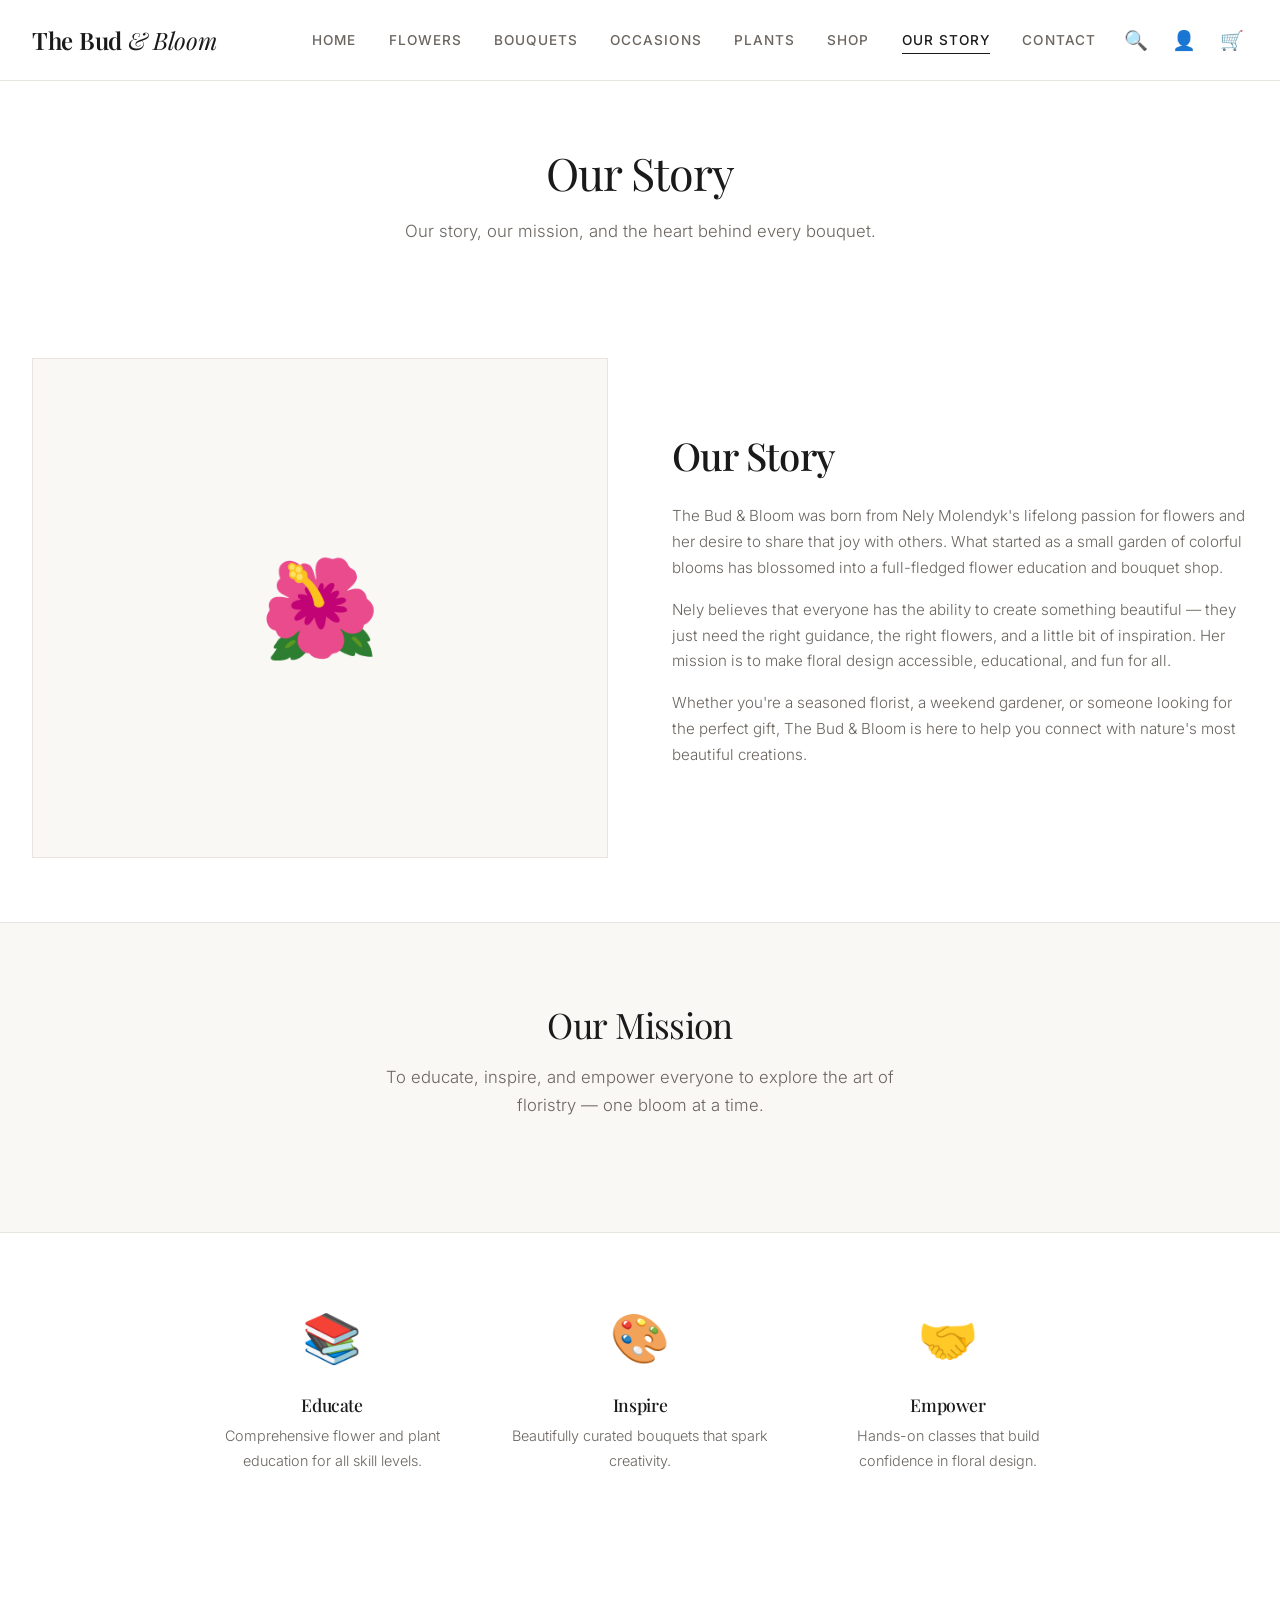
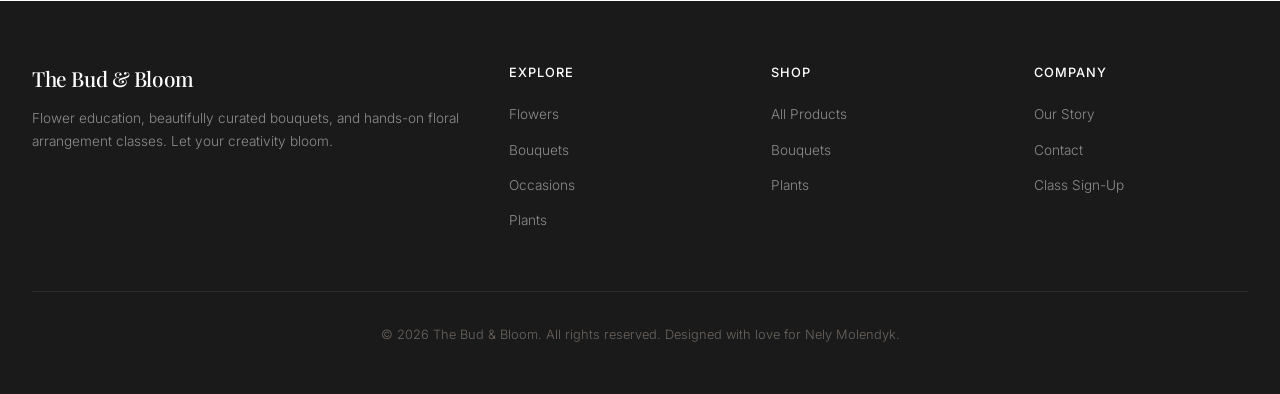
==== about.html @ 37029734 "Redesign: Fiore-inspired boutique aesthetic with Playfair Display + Inter fonts, clean minimal layou" ====
<!doctype html>
<html lang="en">
  <head>
    <meta charset="UTF-8" />
    <meta name="viewport" content="width=device-width, initial-scale=1.0" />
    <title>About — The Bud & Bloom</title>
    <meta
      name="description"
      content="Learn the story behind The Bud & Bloom — Nely Molendyk's journey as a florist and educator."
    />
    <link rel="stylesheet" href="css/style.css" />
    <link
      rel="icon"
      type="image/svg+xml"
      href="data:image/svg+xml,%3Csvg xmlns='http://www.w3.org/2000/svg' viewBox='0 0 100 100'%3E%3Ctext y='.9em' font-size='90'%3E🌸%3C/text%3E%3C/svg%3E"
    />
  </head>
  <body>
    <header>
      <div class="header-inner">
        <a href="index.html" class="logo">The Bud <span>&amp; Bloom</span></a>
        <div class="header-right">
          <nav>
            <ul class="nav-links" id="navLinks">
              <li><a href="index.html">Home</a></li>
              <li><a href="flower-library.html">Flowers</a></li>
              <li><a href="bouquets.html">Bouquets</a></li>
              <li><a href="holidays.html">Occasions</a></li>
              <li><a href="plant-guide.html">Plants</a></li>
              <li><a href="shop.html">Shop</a></li>
              <li><a href="about.html" class="active">Our Story</a></li>
              <li><a href="contact.html">Contact</a></li>
            </ul>
          </nav>
          <div class="header-icons">
            <a href="shop.html" aria-label="Search">🔍</a>
            <a href="contact.html" aria-label="Account">👤</a>
            <a href="shop.html" aria-label="Cart">🛒</a>
          </div>
          <button
            class="hamburger"
            id="hamburger"
            aria-label="Toggle navigation"
          >
            <span></span><span></span><span></span>
          </button>
        </div>
      </div>
    </header>

    <section class="page-banner">
      <h1>Our Story</h1>
      <p>Our story, our mission, and the heart behind every bouquet.</p>
    </section>

    <section class="content-section">
      <div class="about-layout">
        <div class="about-image">🌺</div>
        <div class="about-text">
          <h2>Our Story</h2>
          <p>
            The Bud &amp; Bloom was born from Nely Molendyk's lifelong passion
            for flowers and her desire to share that joy with others. What
            started as a small garden of colorful blooms has blossomed into a
            full-fledged flower education and bouquet shop.
          </p>
          <p>
            Nely believes that everyone has the ability to create something
            beautiful — they just need the right guidance, the right flowers,
            and a little bit of inspiration. Her mission is to make floral
            design accessible, educational, and fun for all.
          </p>
          <p>
            Whether you're a seasoned florist, a weekend gardener, or someone
            looking for the perfect gift, The Bud &amp; Bloom is here to help
            you connect with nature's most beautiful creations.
          </p>
        </div>
      </div>
    </section>

    <section class="cta-section">
      <h2>Our Mission</h2>
      <p>
        To educate, inspire, and empower everyone to explore the art of
        floristry — one bloom at a time.
      </p>
    </section>

    <section style="max-width: 1280px; margin: 0 auto; padding: 4rem 2rem">
      <div class="mission-grid" style="padding: 0">
        <div class="mission-item">
          <div class="icon">📚</div>
          <h4>Educate</h4>
          <p>Comprehensive flower and plant education for all skill levels.</p>
        </div>
        <div class="mission-item">
          <div class="icon">🎨</div>
          <h4>Inspire</h4>
          <p>Beautifully curated bouquets that spark creativity.</p>
        </div>
        <div class="mission-item">
          <div class="icon">🤝</div>
          <h4>Empower</h4>
          <p>Hands-on classes that build confidence in floral design.</p>
        </div>
      </div>
    </section>

    <footer>
      <div class="footer-inner">
        <div class="footer-brand">
          <h3>The Bud &amp; Bloom</h3>
          <p>
            Flower education, beautifully curated bouquets, and hands-on floral
            arrangement classes. Let your creativity bloom.
          </p>
        </div>
        <div class="footer-col">
          <h4>Explore</h4>
          <ul>
            <li><a href="flower-library.html">Flowers</a></li>
            <li><a href="bouquets.html">Bouquets</a></li>
            <li><a href="holidays.html">Occasions</a></li>
            <li><a href="plant-guide.html">Plants</a></li>
          </ul>
        </div>
        <div class="footer-col">
          <h4>Shop</h4>
          <ul>
            <li><a href="shop.html">All Products</a></li>
            <li><a href="bouquets.html">Bouquets</a></li>
            <li><a href="plant-guide.html">Plants</a></li>
          </ul>
        </div>
        <div class="footer-col">
          <h4>Company</h4>
          <ul>
            <li><a href="about.html">Our Story</a></li>
            <li><a href="contact.html">Contact</a></li>
            <li><a href="contact.html">Class Sign-Up</a></li>
          </ul>
        </div>
      </div>
      <div class="footer-bottom">
        <p>
          &copy; 2026 The Bud &amp; Bloom. All rights reserved. Designed with
          love for Nely Molendyk.
        </p>
      </div>
    </footer>

    <script>
      document
        .getElementById("hamburger")
        .addEventListener("click", function () {
          document.getElementById("navLinks").classList.toggle("open");
        });
    </script>
  </body>
</html>
---- css/style.css ----
/* ===== The Bud & Bloom — Style Sheet (Fiore-inspired) ===== */

/* ----- Import Google Fonts ----- */
@import url('https://fonts.googleapis.com/css2?family=Playfair+Display:ital,wght@0,400;0,500;0,600;0,700;1,400;1,500&family=Inter:wght@300;400;500;600&display=swap');

/* ----- CSS Custom Properties ----- */
:root {
  --blush: #f5e6e0;
  --blush-dark: #e8d0c8;
  --sage: #d4d9c8;
  --sage-dark: #b8c0a8;
  --charcoal: #2a2a2a;
  --charcoal-light: #4a4a4a;
  --cream: #faf8f5;
  --white: #ffffff;
  --border: #e8e4e0;
  --text-dark: #1a1a1a;
  --text-muted: #6b6560;
  --accent: #8b7a6f;
  --accent-light: #a8988d;

  --shadow-sm: 0 1px 3px rgba(0,0,0,0.04);
  --shadow: 0 4px 24px rgba(0,0,0,0.06);
  --shadow-lg: 0 8px 40px rgba(0,0,0,0.08);
  --transition: 0.3s cubic-bezier(0.25, 0.46, 0.45, 0.94);
  --radius: 0;

  --font-heading: 'Playfair Display', Georgia, 'Times New Roman', serif;
  --font-body: 'Inter', 'Segoe UI', 'Helvetica Neue', Arial, sans-serif;
}

/* ----- Reset & Base ----- */
*,
*::before,
*::after {
  margin: 0;
  padding: 0;
  box-sizing: border-box;
}

html {
  scroll-behavior: smooth;
}

body {
  font-family: var(--font-body);
  color: var(--text-dark);
  background: var(--white);
  line-height: 1.7;
  display: flex;
  flex-direction: column;
  min-height: 100vh;
  font-weight: 300;
  font-size: 0.95rem;
}

img {
  max-width: 100%;
  height: auto;
  display: block;
}

a {
  text-decoration: none;
  color: inherit;
  transition: var(--transition);
}

ul {
  list-style: none;
}

/* ----- Typography ----- */
h1, h2, h3, h4 {
  font-family: var(--font-heading);
  font-weight: 500;
  line-height: 1.25;
  letter-spacing: -0.02em;
}

h1 { font-size: 3rem; }
h2 { font-size: 2.2rem; margin-bottom: 1.5rem; }
h3 { font-size: 1.5rem; margin-bottom: 0.75rem; }
h4 { font-size: 1.1rem; margin-bottom: 0.5rem; font-weight: 600; }

p { margin-bottom: 1rem; color: var(--text-muted); }

.section-title {
  text-align: center;
  margin-bottom: 3rem;
  font-size: 2.4rem;
  font-weight: 400;
}

.section-subtitle {
  text-align: center;
  color: var(--text-muted);
  max-width: 560px;
  margin: -2rem auto 3rem;
  font-size: 1.05rem;
}

/* ----- Header / Navigation ----- */
header {
  background: var(--white);
  border-bottom: 1px solid var(--border);
  position: sticky;
  top: 0;
  z-index: 100;
}

.header-inner {
  max-width: 1280px;
  margin: 0 auto;
  padding: 0 2rem;
  display: flex;
  align-items: center;
  justify-content: space-between;
  height: 80px;
}

.logo {
  font-family: var(--font-heading);
  font-size: 1.5rem;
  font-weight: 600;
  color: var(--text-dark);
  letter-spacing: -0.3px;
}

.logo span {
  font-weight: 400;
  font-style: italic;
}

.header-right {
  display: flex;
  align-items: center;
  gap: 1.5rem;
}

nav {
  display: flex;
  align-items: center;
}

.nav-links {
  display: flex;
  gap: 2rem;
}

.nav-links a {
  font-size: 0.85rem;
  font-weight: 500;
  color: var(--text-muted);
  text-transform: uppercase;
  letter-spacing: 0.08em;
  padding: 0.25rem 0;
  position: relative;
}

.nav-links a::after {
  content: '';
  position: absolute;
  bottom: -2px;
  left: 0;
  width: 0;
  height: 1px;
  background: var(--text-dark);
  transition: var(--transition);
}

.nav-links a:hover,
.nav-links a.active {
  color: var(--text-dark);
}

.nav-links a:hover::after,
.nav-links a.active::after {
  width: 100%;
}

/* Header Icons */
.header-icons {
  display: flex;
  align-items: center;
  gap: 1rem;
}

.header-icons a,
.header-icons button {
  background: none;
  border: none;
  font-size: 1.2rem;
  cursor: pointer;
  color: var(--text-muted);
  transition: var(--transition);
  padding: 4px;
}

.header-icons a:hover,
.header-icons button:hover {
  color: var(--text-dark);
}

/* Hamburger */
.hamburger {
  display: none;
  flex-direction: column;
  gap: 4px;
  cursor: pointer;
  background: none;
  border: none;
  padding: 4px;
  z-index: 101;
}

.hamburger span {
  display: block;
  width: 24px;
  height: 2px;
  background: var(--text-dark);
  border-radius: 1px;
  transition: var(--transition);
}

/* ----- Hero Section (Fiore-inspired) ----- */
.hero {
  padding: 6rem 2rem 5rem;
  text-align: center;
  max-width: 1280px;
  margin: 0 auto;
}

.hero-content {
  max-width: 800px;
  margin: 0 auto;
}

.hero h1 {
  font-size: 3.6rem;
  margin-bottom: 1.5rem;
  font-weight: 400;
  line-height: 1.2;
}

.hero h1 em {
  font-style: italic;
  font-weight: 400;
}

.hero-stagger {
  display: block;
  margin-top: 0.25em;
  font-weight: 300;
  color: var(--text-muted);
}

.hero p {
  font-size: 1.1rem;
  color: var(--text-muted);
  margin-bottom: 2.5rem;
  max-width: 600px;
  margin-left: auto;
  margin-right: auto;
  font-weight: 300;
}

.hero-buttons {
  display: flex;
  gap: 1rem;
  justify-content: center;
  flex-wrap: wrap;
}

.btn {
  display: inline-flex;
  align-items: center;
  gap: 0.5rem;
  padding: 0.9rem 2.5rem;
  font-family: var(--font-body);
  font-weight: 500;
  font-size: 0.85rem;
  cursor: pointer;
  transition: var(--transition);
  border: none;
  text-align: center;
  text-transform: uppercase;
  letter-spacing: 0.1em;
}

.btn-primary {
  background: var(--text-dark);
  color: var(--white);
}

.btn-primary:hover {
  background: var(--charcoal-light);
}

.btn-secondary {
  background: transparent;
  color: var(--text-dark);
  border: 1px solid var(--border);
}

.btn-secondary:hover {
  border-color: var(--text-dark);
}

.btn-accent {
  background: var(--accent);
  color: var(--white);
}

.btn-accent:hover {
  background: var(--accent-light);
}

.btn-ghost {
  background: transparent;
  color: var(--text-dark);
  border: none;
  padding: 0.9rem 0;
  position: relative;
}

.btn-ghost::after {
  content: '';
  position: absolute;
  bottom: 0;
  left: 0;
  width: 100%;
  height: 1px;
  background: var(--text-dark);
  transform: scaleX(0);
  transform-origin: right;
  transition: transform 0.3s ease;
}

.btn-ghost:hover::after {
  transform: scaleX(1);
  transform-origin: left;
}

/* ----- Product / Category Grid ----- */
.section {
  padding: 5rem 2rem;
}

.section-inner {
  max-width: 1280px;
  margin: 0 auto;
}

.product-grid {
  display: grid;
  grid-template-columns: repeat(auto-fill, minmax(280px, 1fr));
  gap: 2px;
  background: var(--border);
}

.product-card {
  background: var(--white);
  padding: 2rem;
  text-align: center;
  transition: var(--transition);
  display: flex;
  flex-direction: column;
  align-items: center;
}

.product-card:hover {
  background: var(--cream);
}

.product-img {
  width: 100%;
  aspect-ratio: 1;
  display: flex;
  align-items: center;
  justify-content: center;
  font-size: 4.5rem;
  margin-bottom: 1.5rem;
  background: var(--cream);
}

.product-card h3 {
  font-size: 1.1rem;
  margin-bottom: 0.25rem;
  font-weight: 500;
}

.product-card .product-desc {
  font-size: 0.85rem;
  color: var(--text-muted);
  margin-bottom: 0.75rem;
  font-weight: 300;
}

.product-card .price {
  font-size: 1.1rem;
  font-weight: 500;
  color: var(--text-dark);
  margin-bottom: 1rem;
  font-family: var(--font-heading);
}

.btn-add {
  background: transparent;
  color: var(--text-dark);
  border: 1px solid var(--border);
  padding: 0.7rem 2rem;
  font-family: var(--font-body);
  font-size: 0.8rem;
  font-weight: 500;
  text-transform: uppercase;
  letter-spacing: 0.08em;
  cursor: pointer;
  transition: var(--transition);
}

.btn-add:hover {
  border-color: var(--text-dark);
  background: var(--text-dark);
  color: var(--white);
}

/* ----- Occasion Grid (Fiore-inspired) ----- */
.occasion-grid {
  display: grid;
  grid-template-columns: repeat(4, 1fr);
  gap: 2px;
}

.occasion-card {
  position: relative;
  aspect-ratio: 1;
  display: flex;
  align-items: center;
  justify-content: center;
  flex-direction: column;
  gap: 0.75rem;
  cursor: pointer;
  transition: var(--transition);
  overflow: hidden;
}

.occasion-card .occasion-icon {
  font-size: 3.5rem;
  transition: var(--transition);
}

.occasion-card .occasion-label {
  font-family: var(--font-heading);
  font-size: 1.3rem;
  font-weight: 500;
  color: var(--white);
  text-shadow: 0 1px 4px rgba(0,0,0,0.1);
}

.occasion-card:hover .occasion-icon {
  transform: scale(1.1);
}

.bg-occasion-1 { background: linear-gradient(135deg, #d4a9a9, #c48a8a); }
.bg-occasion-2 { background: linear-gradient(135deg, #a9b8d4, #8a9fc4); }
.bg-occasion-3 { background: linear-gradient(135deg, #d4c4a9, #c4b08a); }
.bg-occasion-4 { background: linear-gradient(135deg, #a9d4b8, #8ac4a0); }
.bg-occasion-5 { background: linear-gradient(135deg, #c4a9d4, #b08ac4); }
.bg-occasion-6 { background: linear-gradient(135deg, #d4a9c4, #c48ab0); }

/* ----- Staggered Text (Fiore-inspired) ----- */
.text-stagger {
  display: flex;
  flex-wrap: wrap;
  justify-content: center;
  gap: 0.15em;
  font-family: var(--font-heading);
  font-size: 3.2rem;
  line-height: 1.3;
  margin-bottom: 1.5rem;
}

.text-stagger .word {
  display: inline-block;
  opacity: 0;
  animation: fadeInUp 0.5s ease forwards;
}

.text-stagger .word:nth-child(1) { animation-delay: 0.05s; }
.text-stagger .word:nth-child(2) { animation-delay: 0.1s; }
.text-stagger .word:nth-child(3) { animation-delay: 0.15s; }
.text-stagger .word:nth-child(4) { animation-delay: 0.2s; }
.text-stagger .word:nth-child(5) { animation-delay: 0.25s; }
.text-stagger .word:nth-child(6) { animation-delay: 0.3s; }
.text-stagger .word:nth-child(7) { animation-delay: 0.35s; }
.text-stagger .word:nth-child(8) { animation-delay: 0.4s; }

@keyframes fadeInUp {
  from {
    opacity: 0;
    transform: translateY(10px);
  }
  to {
    opacity: 1;
    transform: translateY(0);
  }
}

/* ----- Page Banner ----- */
.page-banner {
  padding: 4rem 2rem 3rem;
  text-align: center;
  max-width: 800px;
  margin: 0 auto;
}

.page-banner h1 {
  font-size: 2.8rem;
  margin-bottom: 1rem;
  font-weight: 400;
}

.page-banner p {
  font-size: 1.05rem;
  color: var(--text-muted);
  max-width: 600px;
  margin: 0 auto;
  font-weight: 300;
}

/* ----- Content Section ----- */
.content-section {
  padding: 4rem 2rem;
  max-width: 1280px;
  margin: 0 auto;
}

/* ----- Cards (Educational) ----- */
.card-grid {
  display: grid;
  grid-template-columns: repeat(auto-fill, minmax(300px, 1fr));
  gap: 2rem;
}

.card {
  background: var(--white);
  border: 1px solid var(--border);
  transition: var(--transition);
}

.card:hover {
  border-color: var(--text-dark);
}

.card-img-placeholder {
  height: 220px;
  display: flex;
  align-items: center;
  justify-content: center;
  font-size: 3.5rem;
}

.card-content {
  padding: 1.5rem;
}

.card-content h3 {
  font-size: 1.15rem;
  margin-bottom: 0.3rem;
  font-weight: 500;
}

.card-content .subtitle {
  font-style: italic;
  color: var(--text-muted);
  font-size: 0.85rem;
  margin-bottom: 0.75rem;
  font-weight: 300;
}

.card-content p {
  color: var(--text-muted);
  font-size: 0.88rem;
  margin-bottom: 0.5rem;
  font-weight: 300;
}

.card-content .tag {
  display: inline-block;
  background: var(--cream);
  color: var(--text-muted);
  font-size: 0.75rem;
  padding: 0.2rem 0.8rem;
  border: 1px solid var(--border);
  margin: 0.15rem 0.15rem;
}

/* ----- Color Backgrounds ----- */
.bg-blush { background: var(--blush); }
.bg-sage { background: var(--sage); }
.bg-cream { background: var(--cream); }
.bg-charcoal { background: var(--charcoal); }
.bg-blush-dark { background: var(--blush-dark); }
.bg-sage-dark { background: var(--sage-dark); }

/* ----- About Page ----- */
.about-layout {
  display: grid;
  grid-template-columns: 1fr 1fr;
  gap: 4rem;
  align-items: center;
}

.about-image {
  height: 500px;
  background: var(--cream);
  display: flex;
  align-items: center;
  justify-content: center;
  font-size: 6rem;
  border: 1px solid var(--border);
}

.about-text h2 {
  text-align: left;
  font-size: 2.4rem;
}

.about-text p {
  font-weight: 300;
}

/* ----- Mission Section ----- */
.mission-grid {
  display: grid;
  grid-template-columns: repeat(3, 1fr);
  gap: 3rem;
  max-width: 1280px;
  margin: 0 auto;
  padding: 4rem 2rem;
}

.mission-item {
  text-align: center;
}

.mission-item .icon {
  font-size: 3rem;
  margin-bottom: 1rem;
}

.mission-item h4 {
  font-family: var(--font-heading);
  font-weight: 500;
  margin-bottom: 0.5rem;
}

.mission-item p {
  font-size: 0.9rem;
  max-width: 260px;
  margin: 0 auto;
}

/* ----- Contact / Form (Fiore-inspired) ----- */
.contact-layout {
  display: grid;
  grid-template-columns: 1.2fr 1fr;
  gap: 4rem;
  align-items: start;
}

.form-group {
  margin-bottom: 1.5rem;
}

.form-group label {
  display: block;
  font-weight: 500;
  margin-bottom: 0.4rem;
  font-size: 0.85rem;
  text-transform: uppercase;
  letter-spacing: 0.05em;
}

.form-group input,
.form-group select,
.form-group textarea {
  width: 100%;
  padding: 0.85rem 1rem;
  border: 1px solid var(--border);
  font-family: var(--font-body);
  font-size: 0.95rem;
  transition: var(--transition);
  background: var(--white);
  color: var(--text-dark);
  font-weight: 300;
}

.form-group input:focus,
.form-group select:focus,
.form-group textarea:focus {
  outline: none;
  border-color: var(--text-dark);
}

.form-group textarea {
  min-height: 130px;
  resize: vertical;
}

.contact-info h3 {
  margin-bottom: 1.5rem;
}

.contact-info-item {
  display: flex;
  gap: 1rem;
  margin-bottom: 1.5rem;
}

.contact-info-item .icon {
  font-size: 1.3rem;
  flex-shrink: 0;
  margin-top: 2px;
}

.contact-info-item .info h4 {
  margin-bottom: 0.15rem;
  font-size: 0.95rem;
  font-family: var(--font-body);
  font-weight: 500;
  text-transform: uppercase;
  letter-spacing: 0.05em;
}

.contact-info-item .info p {
  color: var(--text-muted);
  font-size: 0.9rem;
  margin-bottom: 0;
  font-weight: 300;
}

.contact-divider {
  border: none;
  border-top: 1px solid var(--border);
  margin: 2.5rem 0;
}

/* ----- Footer (Fiore-inspired) ----- */
footer {
  background: var(--text-dark);
  color: rgba(255,255,255,0.7);
  padding: 4rem 2rem 2rem;
  margin-top: 4rem;
}

.footer-inner {
  max-width: 1280px;
  margin: 0 auto;
  display: grid;
  grid-template-columns: 2fr 1fr 1fr 1fr;
  gap: 3rem;
}

.footer-brand h3 {
  font-size: 1.3rem;
  margin-bottom: 1rem;
  color: var(--white);
  font-weight: 500;
}

.footer-brand p {
  color: rgba(255,255,255,0.5);
  font-size: 0.85rem;
  font-weight: 300;
}

.footer-col h4 {
  color: var(--white);
  font-size: 0.8rem;
  margin-bottom: 1.25rem;
  font-weight: 500;
  text-transform: uppercase;
  letter-spacing: 0.08em;
  font-family: var(--font-body);
}

.footer-col ul li {
  margin-bottom: 0.6rem;
}

.footer-col ul li a {
  color: rgba(255,255,255,0.5);
  font-size: 0.85rem;
  font-weight: 300;
  transition: var(--transition);
}

.footer-col ul li a:hover {
  color: var(--white);
}

.footer-bottom {
  max-width: 1280px;
  margin: 3rem auto 0;
  padding-top: 2rem;
  border-top: 1px solid rgba(255,255,255,0.08);
  text-align: center;
  font-size: 0.8rem;
  color: rgba(255,255,255,0.35);
  font-weight: 300;
}

/* ----- Horizontal Scroll (Fiore-inspired) ----- */
.scroll-wrapper {
  overflow-x: auto;
  padding-bottom: 1rem;
  scrollbar-width: thin;
  scrollbar-color: var(--border) transparent;
}

.scroll-wrapper::-webkit-scrollbar {
  height: 4px;
}

.scroll-wrapper::-webkit-scrollbar-thumb {
  background: var(--border);
  border-radius: 2px;
}

.scroll-grid {
  display: flex;
  gap: 2px;
  min-width: min-content;
}

.scroll-grid .product-card {
  min-width: 280px;
  width: 280px;
}

/* ----- CTA Section ----- */
.cta-section {
  padding: 5rem 2rem;
  text-align: center;
  background: var(--cream);
  border-top: 1px solid var(--border);
  border-bottom: 1px solid var(--border);
}

.cta-section h2 {
  font-weight: 400;
  margin-bottom: 1rem;
}

.cta-section p {
  max-width: 560px;
  margin: 0 auto 2rem;
  font-size: 1.05rem;
  font-weight: 300;
}

/* ----- Blog / Latest Section ----- */
.blog-grid {
  display: grid;
  grid-template-columns: repeat(3, 1fr);
  gap: 2px;
  background: var(--border);
}

.blog-card {
  background: var(--white);
  padding: 2rem;
}

.blog-card .blog-category {
  font-size: 0.75rem;
  text-transform: uppercase;
  letter-spacing: 0.08em;
  color: var(--text-muted);
  margin-bottom: 0.75rem;
}

.blog-card h3 {
  font-size: 1.15rem;
  font-weight: 500;
  margin-bottom: 0.75rem;
}

.blog-card h3 a {
  color: var(--text-dark);
}

.blog-card h3 a:hover {
  color: var(--accent);
}

.blog-card p {
  font-size: 0.88rem;
  color: var(--text-muted);
  font-weight: 300;
}

/* ----- Store Info Section ----- */
.store-info {
  display: grid;
  grid-template-columns: 1fr 1fr;
  gap: 3rem;
  padding: 5rem 2rem;
  max-width: 1280px;
  margin: 0 auto;
}

.store-info h2 {
  font-weight: 400;
}

.store-info p {
  font-weight: 300;
  font-size: 0.95rem;
}

.store-info .hours p {
  margin-bottom: 0.25rem;
}

/* ----- Instagram Section ----- */
.instagram-grid {
  display: grid;
  grid-template-columns: repeat(6, 1fr);
  gap: 2px;
}

.instagram-item {
  aspect-ratio: 1;
  display: flex;
  align-items: center;
  justify-content: center;
  font-size: 2rem;
  background: var(--cream);
  transition: var(--transition);
  cursor: pointer;
}

.instagram-item:hover {
  opacity: 0.8;
}

/* ----- Responsive ----- */
@media (max-width: 1024px) {
  .occasion-grid {
    grid-template-columns: repeat(2, 1fr);
  }

  .blog-grid {
    grid-template-columns: 1fr;
  }

  .mission-grid {
    grid-template-columns: 1fr;
    gap: 2rem;
  }

  .instagram-grid {
    grid-template-columns: repeat(3, 1fr);
  }
}

@media (max-width: 968px) {
  .about-layout,
  .contact-layout {
    grid-template-columns: 1fr;
    gap: 2rem;
  }

  .store-info {
    grid-template-columns: 1fr;
    gap: 2rem;
  }

  .footer-inner {
    grid-template-columns: 1fr 1fr;
  }
}

@media (max-width: 768px) {
  h1 { font-size: 2.2rem; }
  h2 { font-size: 1.8rem; }
  .hero h1 { font-size: 2.6rem; }
  .text-stagger { font-size: 2.2rem; }

  .hamburger {
    display: flex;
  }

  .nav-links {
    display: none;
    position: fixed;
    top: 0;
    left: 0;
    right: 0;
    bottom: 0;
    background: var(--white);
    flex-direction: column;
    justify-content: center;
    align-items: center;
    gap: 1.5rem;
    z-index: 100;
  }

  .nav-links.open {
    display: flex;
  }

  .nav-links a {
    font-size: 1.1rem;
  }

  .header-icons {
    display: none;
  }

  .page-banner h1 {
    font-size: 2rem;
  }

  .hero-buttons {
    flex-direction: column;
    align-items: center;
  }

  .section-title {
    font-size: 1.8rem;
  }

  .footer-inner {
    grid-template-columns: 1fr;
    text-align: center;
  }

  .card-grid {
    grid-template-columns: 1fr;
  }

  .product-grid {
    grid-template-columns: repeat(2, 1fr);
  }

  .occasion-grid {
    grid-template-columns: repeat(2, 1fr);
  }
}

@media (max-width: 480px) {
  .header-inner {
    padding: 0 1rem;
  }

  .logo {
    font-size: 1.2rem;
  }

  .hero {
    padding: 4rem 1rem 3rem;
  }

  .content-section {
    padding: 2.5rem 1rem;
  }

  .section {
    padding: 3rem 1rem;
  }

  .product-grid {
    grid-template-columns: 1fr;
  }

  .occasion-grid {
    grid-template-columns: 1fr;
  }

  .instagram-grid {
    grid-template-columns: repeat(2, 1fr);
  }
}
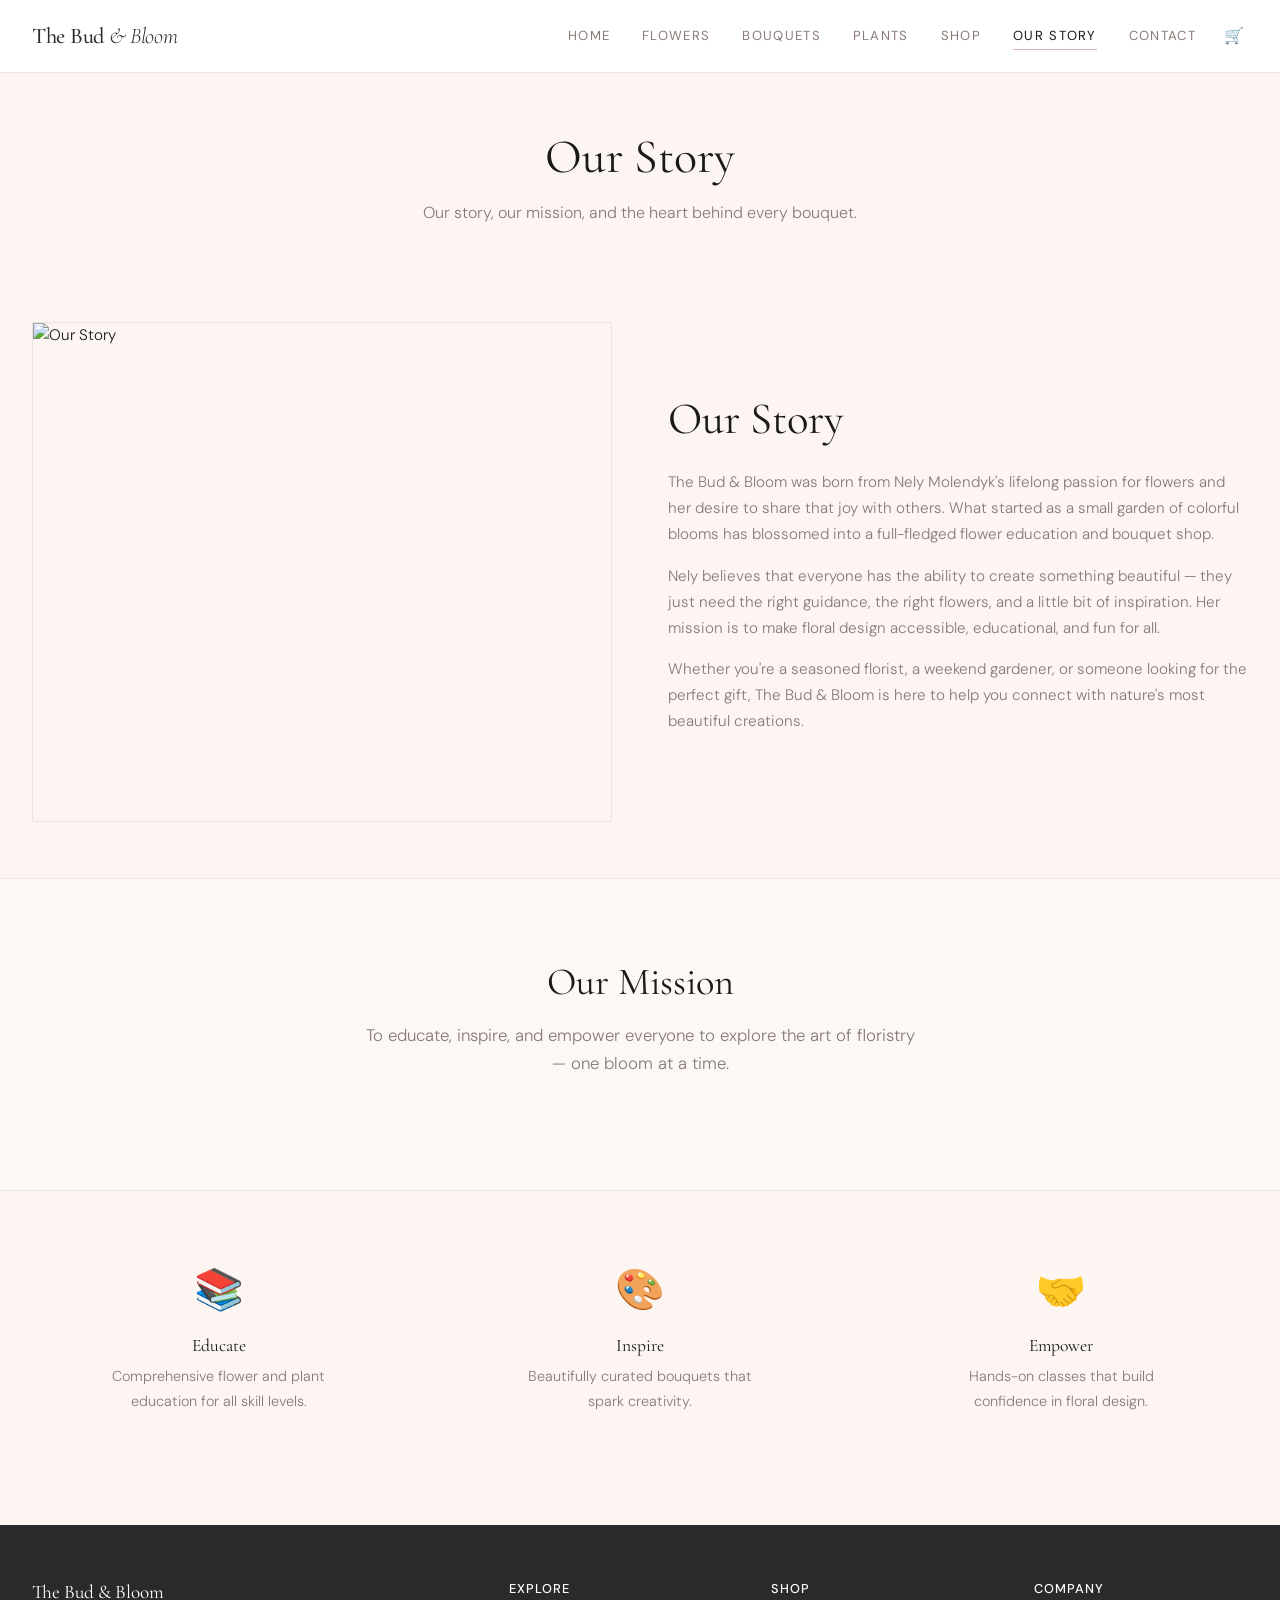
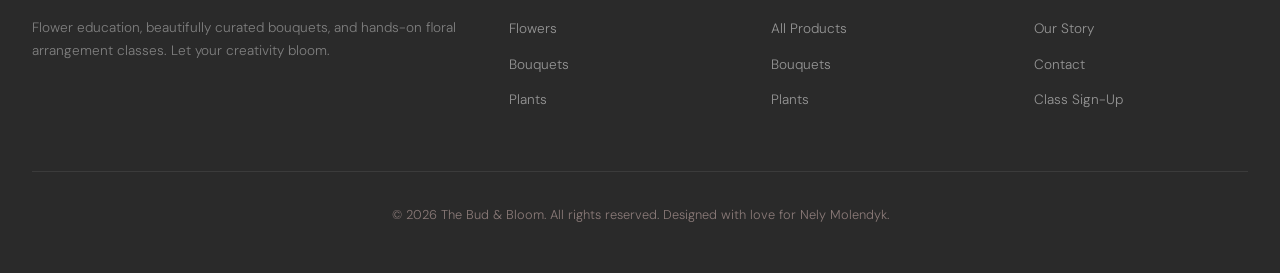
==== commit 6d503514: "add flowers to the library and fix the structure" ====
--- a/about.html
+++ b/about.html
@@ -25,7 +25,6 @@
               <li><a href="index.html">Home</a></li>
               <li><a href="flower-library.html">Flowers</a></li>
               <li><a href="bouquets.html">Bouquets</a></li>
-              <li><a href="holidays.html">Occasions</a></li>
               <li><a href="plant-guide.html">Plants</a></li>
               <li><a href="shop.html">Shop</a></li>
               <li><a href="about.html" class="active">Our Story</a></li>
@@ -33,8 +32,6 @@
             </ul>
           </nav>
           <div class="header-icons">
-            <a href="shop.html" aria-label="Search">🔍</a>
-            <a href="contact.html" aria-label="Account">👤</a>
             <a href="shop.html" aria-label="Cart">🛒</a>
           </div>
           <button
@@ -55,7 +52,7 @@
 
     <section class="content-section">
       <div class="about-layout">
-        <div class="about-image">🌺</div>
+        <img src="images/our-story.jpg" alt="Our Story" class="about-image" />
         <div class="about-text">
           <h2>Our Story</h2>
           <p>
@@ -121,7 +118,6 @@
           <ul>
             <li><a href="flower-library.html">Flowers</a></li>
             <li><a href="bouquets.html">Bouquets</a></li>
-            <li><a href="holidays.html">Occasions</a></li>
             <li><a href="plant-guide.html">Plants</a></li>
           </ul>
         </div>
--- a/css/style.css
+++ b/css/style.css
@@ -1,773 +1,199 @@
-/* ===== The Bud & Bloom — Style Sheet (Fiore-inspired) ===== */
-
-/* ----- Import Google Fonts ----- */
-@import url('https://fonts.googleapis.com/css2?family=Playfair+Display:ital,wght@0,400;0,500;0,600;0,700;1,400;1,500&family=Inter:wght@300;400;500;600&display=swap');
-
-/* ----- CSS Custom Properties ----- */
+/* ----- Import Fonts ----- */
+@import url('https://fonts.googleapis.com/css2?family=Cormorant+Garamond:ital,wght@0,300;0,400;0,500;0,600;1,300;1,400;1,500&family=DM+Sans:opsz,wght@9..40,300;9..40,400;9..40,500&display=swap');
+
 :root {
-  --blush: #f5e6e0;
-  --blush-dark: #e8d0c8;
-  --sage: #d4d9c8;
-  --sage-dark: #b8c0a8;
+  --pink-soft: #f8e8e8;
+  --pink: #f2d0d0;
+  --pink-medium: #e0b0b0;
+  --blush: #fdf5f2;
+  --cream: #fcf8f5;
+  --white: #ffffff;
   --charcoal: #2a2a2a;
-  --charcoal-light: #4a4a4a;
-  --cream: #faf8f5;
-  --white: #ffffff;
-  --border: #e8e4e0;
+  --charcoal-light: #5a5a5a;
+  --border: #ece4e0;
   --text-dark: #1a1a1a;
-  --text-muted: #6b6560;
-  --accent: #8b7a6f;
-  --accent-light: #a8988d;
-
-  --shadow-sm: 0 1px 3px rgba(0,0,0,0.04);
-  --shadow: 0 4px 24px rgba(0,0,0,0.06);
-  --shadow-lg: 0 8px 40px rgba(0,0,0,0.08);
-  --transition: 0.3s cubic-bezier(0.25, 0.46, 0.45, 0.94);
-  --radius: 0;
-
-  --font-heading: 'Playfair Display', Georgia, 'Times New Roman', serif;
-  --font-body: 'Inter', 'Segoe UI', 'Helvetica Neue', Arial, sans-serif;
+  --text-muted: #8a7a78;
+  --shadow: 0 2px 16px rgba(0,0,0,0.04);
+  --transition: 0.35s ease;
+  --font-heading: 'Cormorant Garamond', Georgia, serif;
+  --font-body: 'DM Sans', 'Segoe UI', sans-serif;
 }
 
 /* ----- Reset & Base ----- */
-*,
-*::before,
-*::after {
-  margin: 0;
-  padding: 0;
-  box-sizing: border-box;
-}
-
-html {
-  scroll-behavior: smooth;
-}
-
-body {
-  font-family: var(--font-body);
-  color: var(--text-dark);
-  background: var(--white);
-  line-height: 1.7;
-  display: flex;
-  flex-direction: column;
-  min-height: 100vh;
-  font-weight: 300;
-  font-size: 0.95rem;
-}
-
-img {
-  max-width: 100%;
-  height: auto;
-  display: block;
-}
-
-a {
-  text-decoration: none;
-  color: inherit;
-  transition: var(--transition);
-}
-
-ul {
-  list-style: none;
-}
+*,*::before,*::after{margin:0;padding:0;box-sizing:border-box}
+html{scroll-behavior:smooth}
+body{font-family:var(--font-body);color:var(--text-dark);background:var(--blush);line-height:1.7;min-height:100vh;font-weight:300;font-size:0.95rem}
+img{max-width:100%;height:auto;display:block}
+a{text-decoration:none;color:inherit;transition:var(--transition)}
+ul{list-style:none}
 
 /* ----- Typography ----- */
-h1, h2, h3, h4 {
-  font-family: var(--font-heading);
-  font-weight: 500;
-  line-height: 1.25;
-  letter-spacing: -0.02em;
-}
-
-h1 { font-size: 3rem; }
-h2 { font-size: 2.2rem; margin-bottom: 1.5rem; }
-h3 { font-size: 1.5rem; margin-bottom: 0.75rem; }
-h4 { font-size: 1.1rem; margin-bottom: 0.5rem; font-weight: 600; }
-
-p { margin-bottom: 1rem; color: var(--text-muted); }
-
-.section-title {
-  text-align: center;
-  margin-bottom: 3rem;
-  font-size: 2.4rem;
-  font-weight: 400;
-}
-
-.section-subtitle {
-  text-align: center;
-  color: var(--text-muted);
-  max-width: 560px;
-  margin: -2rem auto 3rem;
-  font-size: 1.05rem;
-}
-
-/* ----- Header / Navigation ----- */
-header {
-  background: var(--white);
-  border-bottom: 1px solid var(--border);
-  position: sticky;
-  top: 0;
-  z-index: 100;
-}
-
-.header-inner {
-  max-width: 1280px;
-  margin: 0 auto;
-  padding: 0 2rem;
-  display: flex;
-  align-items: center;
-  justify-content: space-between;
-  height: 80px;
-}
-
-.logo {
-  font-family: var(--font-heading);
-  font-size: 1.5rem;
-  font-weight: 600;
-  color: var(--text-dark);
-  letter-spacing: -0.3px;
-}
-
-.logo span {
-  font-weight: 400;
-  font-style: italic;
-}
-
-.header-right {
-  display: flex;
-  align-items: center;
-  gap: 1.5rem;
-}
-
-nav {
-  display: flex;
-  align-items: center;
-}
-
-.nav-links {
-  display: flex;
-  gap: 2rem;
-}
-
-.nav-links a {
-  font-size: 0.85rem;
-  font-weight: 500;
-  color: var(--text-muted);
-  text-transform: uppercase;
-  letter-spacing: 0.08em;
-  padding: 0.25rem 0;
-  position: relative;
-}
-
-.nav-links a::after {
-  content: '';
-  position: absolute;
-  bottom: -2px;
-  left: 0;
-  width: 0;
-  height: 1px;
-  background: var(--text-dark);
-  transition: var(--transition);
-}
-
-.nav-links a:hover,
-.nav-links a.active {
-  color: var(--text-dark);
-}
-
-.nav-links a:hover::after,
-.nav-links a.active::after {
-  width: 100%;
-}
-
-/* Header Icons */
-.header-icons {
-  display: flex;
-  align-items: center;
-  gap: 1rem;
-}
-
-.header-icons a,
-.header-icons button {
-  background: none;
-  border: none;
-  font-size: 1.2rem;
-  cursor: pointer;
-  color: var(--text-muted);
-  transition: var(--transition);
-  padding: 4px;
-}
-
-.header-icons a:hover,
-.header-icons button:hover {
-  color: var(--text-dark);
-}
-
-/* Hamburger */
-.hamburger {
-  display: none;
-  flex-direction: column;
-  gap: 4px;
-  cursor: pointer;
-  background: none;
-  border: none;
-  padding: 4px;
-  z-index: 101;
-}
-
-.hamburger span {
-  display: block;
-  width: 24px;
-  height: 2px;
-  background: var(--text-dark);
-  border-radius: 1px;
-  transition: var(--transition);
-}
-
-/* ----- Hero Section (Fiore-inspired) ----- */
-.hero {
-  padding: 6rem 2rem 5rem;
-  text-align: center;
-  max-width: 1280px;
-  margin: 0 auto;
-}
-
-.hero-content {
-  max-width: 800px;
-  margin: 0 auto;
-}
-
-.hero h1 {
-  font-size: 3.6rem;
-  margin-bottom: 1.5rem;
-  font-weight: 400;
-  line-height: 1.2;
-}
-
-.hero h1 em {
-  font-style: italic;
-  font-weight: 400;
-}
-
-.hero-stagger {
-  display: block;
-  margin-top: 0.25em;
-  font-weight: 300;
-  color: var(--text-muted);
-}
-
-.hero p {
-  font-size: 1.1rem;
-  color: var(--text-muted);
-  margin-bottom: 2.5rem;
-  max-width: 600px;
-  margin-left: auto;
-  margin-right: auto;
-  font-weight: 300;
-}
-
-.hero-buttons {
-  display: flex;
-  gap: 1rem;
-  justify-content: center;
-  flex-wrap: wrap;
-}
-
-.btn {
-  display: inline-flex;
-  align-items: center;
-  gap: 0.5rem;
-  padding: 0.9rem 2.5rem;
-  font-family: var(--font-body);
-  font-weight: 500;
-  font-size: 0.85rem;
-  cursor: pointer;
-  transition: var(--transition);
-  border: none;
-  text-align: center;
-  text-transform: uppercase;
-  letter-spacing: 0.1em;
-}
-
-.btn-primary {
-  background: var(--text-dark);
-  color: var(--white);
-}
-
-.btn-primary:hover {
-  background: var(--charcoal-light);
-}
-
-.btn-secondary {
-  background: transparent;
-  color: var(--text-dark);
-  border: 1px solid var(--border);
-}
-
-.btn-secondary:hover {
-  border-color: var(--text-dark);
-}
-
-.btn-accent {
-  background: var(--accent);
-  color: var(--white);
-}
-
-.btn-accent:hover {
-  background: var(--accent-light);
-}
-
-.btn-ghost {
-  background: transparent;
-  color: var(--text-dark);
-  border: none;
-  padding: 0.9rem 0;
-  position: relative;
-}
-
-.btn-ghost::after {
-  content: '';
-  position: absolute;
-  bottom: 0;
-  left: 0;
-  width: 100%;
-  height: 1px;
-  background: var(--text-dark);
-  transform: scaleX(0);
-  transform-origin: right;
-  transition: transform 0.3s ease;
-}
-
-.btn-ghost:hover::after {
-  transform: scaleX(1);
-  transform-origin: left;
-}
-
-/* ----- Product / Category Grid ----- */
-.section {
-  padding: 5rem 2rem;
-}
-
-.section-inner {
-  max-width: 1280px;
-  margin: 0 auto;
-}
-
-.product-grid {
-  display: grid;
-  grid-template-columns: repeat(auto-fill, minmax(280px, 1fr));
-  gap: 2px;
-  background: var(--border);
-}
-
-.product-card {
-  background: var(--white);
-  padding: 2rem;
-  text-align: center;
-  transition: var(--transition);
-  display: flex;
-  flex-direction: column;
-  align-items: center;
-}
-
-.product-card:hover {
-  background: var(--cream);
-}
-
-.product-img {
-  width: 100%;
-  aspect-ratio: 1;
-  display: flex;
-  align-items: center;
-  justify-content: center;
-  font-size: 4.5rem;
-  margin-bottom: 1.5rem;
-  background: var(--cream);
-}
-
-.product-card h3 {
-  font-size: 1.1rem;
-  margin-bottom: 0.25rem;
-  font-weight: 500;
-}
-
-.product-card .product-desc {
-  font-size: 0.85rem;
-  color: var(--text-muted);
-  margin-bottom: 0.75rem;
-  font-weight: 300;
-}
-
-.product-card .price {
-  font-size: 1.1rem;
-  font-weight: 500;
-  color: var(--text-dark);
-  margin-bottom: 1rem;
-  font-family: var(--font-heading);
-}
-
-.btn-add {
-  background: transparent;
-  color: var(--text-dark);
-  border: 1px solid var(--border);
-  padding: 0.7rem 2rem;
-  font-family: var(--font-body);
-  font-size: 0.8rem;
-  font-weight: 500;
-  text-transform: uppercase;
-  letter-spacing: 0.08em;
-  cursor: pointer;
-  transition: var(--transition);
-}
-
-.btn-add:hover {
-  border-color: var(--text-dark);
-  background: var(--text-dark);
-  color: var(--white);
-}
-
-/* ----- Occasion Grid (Fiore-inspired) ----- */
-.occasion-grid {
-  display: grid;
-  grid-template-columns: repeat(4, 1fr);
-  gap: 2px;
-}
-
-.occasion-card {
-  position: relative;
-  aspect-ratio: 1;
-  display: flex;
-  align-items: center;
-  justify-content: center;
-  flex-direction: column;
-  gap: 0.75rem;
-  cursor: pointer;
-  transition: var(--transition);
-  overflow: hidden;
-}
-
-.occasion-card .occasion-icon {
-  font-size: 3.5rem;
-  transition: var(--transition);
-}
-
-.occasion-card .occasion-label {
-  font-family: var(--font-heading);
-  font-size: 1.3rem;
-  font-weight: 500;
-  color: var(--white);
-  text-shadow: 0 1px 4px rgba(0,0,0,0.1);
-}
-
-.occasion-card:hover .occasion-icon {
-  transform: scale(1.1);
-}
-
-.bg-occasion-1 { background: linear-gradient(135deg, #d4a9a9, #c48a8a); }
-.bg-occasion-2 { background: linear-gradient(135deg, #a9b8d4, #8a9fc4); }
-.bg-occasion-3 { background: linear-gradient(135deg, #d4c4a9, #c4b08a); }
-.bg-occasion-4 { background: linear-gradient(135deg, #a9d4b8, #8ac4a0); }
-.bg-occasion-5 { background: linear-gradient(135deg, #c4a9d4, #b08ac4); }
-.bg-occasion-6 { background: linear-gradient(135deg, #d4a9c4, #c48ab0); }
-
-/* ----- Staggered Text (Fiore-inspired) ----- */
-.text-stagger {
-  display: flex;
-  flex-wrap: wrap;
-  justify-content: center;
-  gap: 0.15em;
-  font-family: var(--font-heading);
-  font-size: 3.2rem;
-  line-height: 1.3;
-  margin-bottom: 1.5rem;
-}
-
-.text-stagger .word {
-  display: inline-block;
-  opacity: 0;
-  animation: fadeInUp 0.5s ease forwards;
-}
-
-.text-stagger .word:nth-child(1) { animation-delay: 0.05s; }
-.text-stagger .word:nth-child(2) { animation-delay: 0.1s; }
-.text-stagger .word:nth-child(3) { animation-delay: 0.15s; }
-.text-stagger .word:nth-child(4) { animation-delay: 0.2s; }
-.text-stagger .word:nth-child(5) { animation-delay: 0.25s; }
-.text-stagger .word:nth-child(6) { animation-delay: 0.3s; }
-.text-stagger .word:nth-child(7) { animation-delay: 0.35s; }
-.text-stagger .word:nth-child(8) { animation-delay: 0.4s; }
-
-@keyframes fadeInUp {
-  from {
-    opacity: 0;
-    transform: translateY(10px);
-  }
-  to {
-    opacity: 1;
-    transform: translateY(0);
-  }
-}
+h1,h2,h3,h4{font-family:var(--font-heading);font-weight:400;line-height:1.2}
+h1{font-size:3.2rem}
+h2{font-size:2.4rem;margin-bottom:1.5rem;font-weight:400}
+h3{font-size:1.6rem;margin-bottom:0.75rem;font-weight:400}
+h4{font-size:1.1rem;margin-bottom:0.5rem;font-weight:500;font-family:var(--font-body)}
+p{margin-bottom:1rem;color:var(--text-muted)}
+
+.section-title{text-align:center;margin-bottom:2.5rem;font-size:2.8rem;font-weight:400}
+.section-subtitle{text-align:center;color:var(--text-muted);max-width:560px;margin:-2rem auto 2.5rem;font-size:1rem}
+
+/* ----- Header ----- */
+header{background:var(--white);border-bottom:1px solid var(--border);position:sticky;top:0;z-index:100}
+.header-inner{max-width:1280px;margin:0 auto;padding:0 2rem;display:flex;align-items:center;justify-content:space-between;height:72px}
+.logo{font-family:var(--font-heading);font-size:1.4rem;font-weight:500;color:var(--charcoal);letter-spacing:-0.3px}
+.logo span{font-style:italic;font-weight:300}
+.header-right{display:flex;align-items:center;gap:1.5rem}
+.nav-links{display:flex;gap:2rem}
+.nav-links a{font-size:0.82rem;font-weight:400;color:var(--text-muted);text-transform:uppercase;letter-spacing:0.1em;padding:0.25rem 0;position:relative}
+.nav-links a::after{content:'';position:absolute;bottom:-2px;left:0;width:0;height:1px;background:var(--pink-medium);transition:var(--transition)}
+.nav-links a:hover,.nav-links a.active{color:var(--text-dark)}
+.nav-links a:hover::after,.nav-links a.active::after{width:100%}
+.header-icons a{background:none;border:none;font-size:1rem;cursor:pointer;color:var(--text-muted);padding:4px}
+.header-icons a:hover{color:var(--text-dark)}
+.hamburger{display:none;flex-direction:column;gap:4px;cursor:pointer;background:none;border:none;padding:4px;z-index:101}
+.hamburger span{display:block;width:24px;height:2px;background:var(--text-dark);border-radius:1px;transition:var(--transition)}
+
+/* ----- Hero (Magazine Floral) ----- */
+.hero{padding:5rem 2rem 4rem;text-align:center;background:var(--blush)}
+.hero-content{max-width:720px;margin:0 auto}
+.hero h1{font-size:3.8rem;margin-bottom:1rem;font-weight:400;font-style:italic;color:var(--charcoal)}
+.hero p{font-size:1.05rem;color:var(--text-muted);margin-bottom:2rem;max-width:500px;margin-left:auto;margin-right:auto}
+.hero-buttons{display:flex;gap:1rem;justify-content:center;flex-wrap:wrap}
+.hero-divider{width:60px;height:1px;background:var(--pink-medium);margin:2rem auto}
+
+.btn{display:inline-flex;align-items:center;gap:0.5rem;padding:0.85rem 2.2rem;font-family:var(--font-body);font-weight:400;font-size:0.82rem;cursor:pointer;transition:var(--transition);border:none;text-align:center;text-transform:uppercase;letter-spacing:0.12em}
+.btn-primary{background:var(--charcoal);color:var(--white)}
+.btn-primary:hover{background:var(--charcoal-light)}
+.btn-secondary{background:transparent;color:var(--charcoal);border:1px solid var(--border)}
+.btn-secondary:hover{border-color:var(--charcoal)}
+.btn-ghost{background:transparent;color:var(--text-muted);border:none;font-size:0.82rem;padding:0.5rem 0;letter-spacing:0.08em}
+.btn-ghost:hover{color:var(--charcoal)}
+
+/* ----- Section ----- */
+.section{padding:4rem 2rem;background:var(--white)}
+.section:nth-child(even){background:var(--blush)}
+.section-inner{max-width:1280px;margin:0 auto}
+
+/* ----- Product Grid (Magazine Layout) ----- */
+.product-grid{display:grid;grid-template-columns:repeat(auto-fill,minmax(280px,1fr));gap:1.5rem}
+.product-card{background:var(--white);border:1px solid var(--border);padding:0;transition:var(--transition);overflow:hidden}
+.product-card:hover{border-color:var(--pink)}
+.product-card img{width:100%;height:260px;object-fit:cover;display:block;background:var(--blush)}
+.product-info{padding:1.5rem;text-align:center}
+.product-card h3{font-size:1.3rem;margin-bottom:0.25rem;font-weight:400}
+.product-card .product-desc{font-size:0.85rem;color:var(--text-muted);margin-bottom:0.5rem}
+.product-card .price{font-size:1.1rem;font-weight:500;color:var(--charcoal);margin-bottom:1rem;font-family:var(--font-heading)}
+.btn-add{background:transparent;color:var(--charcoal);border:1px solid var(--border);padding:0.65rem 1.8rem;font-family:var(--font-body);font-size:0.78rem;font-weight:400;text-transform:uppercase;letter-spacing:0.1em;cursor:pointer;transition:var(--transition)}
+.btn-add:hover{border-color:var(--charcoal);background:var(--charcoal);color:var(--white)}
+
+/* ----- Cards (Magazine Floral) ----- */
+.card-grid{display:grid;grid-template-columns:repeat(auto-fill,minmax(300px,1fr));gap:2rem}
+.card{background:var(--white);border:1px solid var(--border);transition:var(--transition);overflow:hidden}
+.card:hover{border-color:var(--pink)}
+.card img{width:100%;height:300px;display:block;object-fit:cover;background:var(--blush);transition:var(--transition)}
+.card img.tall{height:440px}
+.card:hover img{transform:translateY(-2px)}
+.card .card-content{padding:1.5rem}
+.card-img-placeholder{height:300px;width:100%;display:flex;align-items:center;justify-content:center;font-size:3.5rem;background:var(--pink-soft);transition:var(--transition)}
+.card-content h3{font-size:1.3rem;margin-bottom:0.2rem;font-weight:400}
+.card-content .subtitle{font-style:italic;color:var(--text-muted);font-size:0.85rem;margin-bottom:0.75rem;font-weight:300;display:block}
+.card-content p{color:var(--text-muted);font-size:0.88rem;margin-bottom:0.5rem;font-weight:300}
+.card-content .tag{display:inline-block;background:var(--pink-soft);color:var(--text-muted);font-size:0.72rem;padding:0.15rem 0.7rem;border:1px solid var(--pink);margin:0.1rem 0.1rem;border-radius:2px}
+
+/* ----- Color Helpers ----- */
+.bg-pink{background:var(--pink-soft)}
+.bg-blush{background:var(--blush)}
+.bg-cream{background:var(--cream)}
 
 /* ----- Page Banner ----- */
-.page-banner {
-  padding: 4rem 2rem 3rem;
-  text-align: center;
-  max-width: 800px;
-  margin: 0 auto;
-}
-
-.page-banner h1 {
-  font-size: 2.8rem;
-  margin-bottom: 1rem;
-  font-weight: 400;
-}
-
-.page-banner p {
-  font-size: 1.05rem;
-  color: var(--text-muted);
-  max-width: 600px;
-  margin: 0 auto;
-  font-weight: 300;
-}
+.page-banner{padding:3.5rem 2rem 2.5rem;text-align:center;background:var(--blush)}
+.page-banner h1{font-size:3rem;margin-bottom:0.75rem;font-weight:400}
+.page-banner p{font-size:1rem;color:var(--text-muted);max-width:600px;margin:0 auto}
 
 /* ----- Content Section ----- */
-.content-section {
-  padding: 4rem 2rem;
-  max-width: 1280px;
-  margin: 0 auto;
-}
-
-/* ----- Cards (Educational) ----- */
-.card-grid {
-  display: grid;
-  grid-template-columns: repeat(auto-fill, minmax(300px, 1fr));
-  gap: 2rem;
-}
-
-.card {
-  background: var(--white);
-  border: 1px solid var(--border);
-  transition: var(--transition);
-}
-
-.card:hover {
-  border-color: var(--text-dark);
-}
-
-.card-img-placeholder {
-  height: 220px;
-  display: flex;
-  align-items: center;
-  justify-content: center;
-  font-size: 3.5rem;
-}
-
-.card-content {
-  padding: 1.5rem;
-}
-
-.card-content h3 {
-  font-size: 1.15rem;
-  margin-bottom: 0.3rem;
-  font-weight: 500;
-}
-
-.card-content .subtitle {
-  font-style: italic;
-  color: var(--text-muted);
-  font-size: 0.85rem;
-  margin-bottom: 0.75rem;
-  font-weight: 300;
-}
-
-.card-content p {
-  color: var(--text-muted);
-  font-size: 0.88rem;
-  margin-bottom: 0.5rem;
-  font-weight: 300;
-}
-
-.card-content .tag {
-  display: inline-block;
-  background: var(--cream);
-  color: var(--text-muted);
-  font-size: 0.75rem;
-  padding: 0.2rem 0.8rem;
-  border: 1px solid var(--border);
-  margin: 0.15rem 0.15rem;
-}
-
-/* ----- Color Backgrounds ----- */
-.bg-blush { background: var(--blush); }
-.bg-sage { background: var(--sage); }
-.bg-cream { background: var(--cream); }
-.bg-charcoal { background: var(--charcoal); }
-.bg-blush-dark { background: var(--blush-dark); }
-.bg-sage-dark { background: var(--sage-dark); }
+.content-section{padding:3.5rem 2rem;max-width:1280px;margin:0 auto}
 
 /* ----- About Page ----- */
-.about-layout {
-  display: grid;
-  grid-template-columns: 1fr 1fr;
-  gap: 4rem;
-  align-items: center;
-}
-
-.about-image {
-  height: 500px;
-  background: var(--cream);
-  display: flex;
-  align-items: center;
-  justify-content: center;
-  font-size: 6rem;
-  border: 1px solid var(--border);
-}
-
-.about-text h2 {
-  text-align: left;
-  font-size: 2.4rem;
-}
-
-.about-text p {
-  font-weight: 300;
-}
-
-/* ----- Mission Section ----- */
-.mission-grid {
-  display: grid;
-  grid-template-columns: repeat(3, 1fr);
-  gap: 3rem;
-  max-width: 1280px;
-  margin: 0 auto;
-  padding: 4rem 2rem;
-}
-
-.mission-item {
-  text-align: center;
-}
-
-.mission-item .icon {
-  font-size: 3rem;
-  margin-bottom: 1rem;
-}
-
-.mission-item h4 {
-  font-family: var(--font-heading);
-  font-weight: 500;
-  margin-bottom: 0.5rem;
-}
-
-.mission-item p {
-  font-size: 0.9rem;
-  max-width: 260px;
-  margin: 0 auto;
-}
-
-/* ----- Contact / Form (Fiore-inspired) ----- */
-.contact-layout {
-  display: grid;
-  grid-template-columns: 1.2fr 1fr;
-  gap: 4rem;
-  align-items: start;
-}
-
-.form-group {
-  margin-bottom: 1.5rem;
-}
-
-.form-group label {
-  display: block;
-  font-weight: 500;
-  margin-bottom: 0.4rem;
-  font-size: 0.85rem;
-  text-transform: uppercase;
-  letter-spacing: 0.05em;
-}
-
-.form-group input,
-.form-group select,
-.form-group textarea {
-  width: 100%;
-  padding: 0.85rem 1rem;
-  border: 1px solid var(--border);
-  font-family: var(--font-body);
-  font-size: 0.95rem;
-  transition: var(--transition);
-  background: var(--white);
-  color: var(--text-dark);
-  font-weight: 300;
-}
-
-.form-group input:focus,
-.form-group select:focus,
-.form-group textarea:focus {
-  outline: none;
-  border-color: var(--text-dark);
-}
-
-.form-group textarea {
-  min-height: 130px;
-  resize: vertical;
-}
-
-.contact-info h3 {
-  margin-bottom: 1.5rem;
-}
-
-.contact-info-item {
-  display: flex;
-  gap: 1rem;
-  margin-bottom: 1.5rem;
-}
-
-.contact-info-item .icon {
-  font-size: 1.3rem;
-  flex-shrink: 0;
-  margin-top: 2px;
-}
-
-.contact-info-item .info h4 {
-  margin-bottom: 0.15rem;
-  font-size: 0.95rem;
-  font-family: var(--font-body);
-  font-weight: 500;
-  text-transform: uppercase;
-  letter-spacing: 0.05em;
-}
-
-.contact-info-item .info p {
-  color: var(--text-muted);
-  font-size: 0.9rem;
-  margin-bottom: 0;
-  font-weight: 300;
-}
-
-.contact-divider {
-  border: none;
-  border-top: 1px solid var(--border);
-  margin: 2.5rem 0;
-}
-
-/* ----- Footer (Fiore-inspired) ----- */
-footer {
-  background: var(--text-dark);
-  color: rgba(255,255,255,0.7);
-  padding: 4rem 2rem 2rem;
-  margin-top: 4rem;
-}
-
-.footer-inner {
-  max-width: 1280px;
-  margin: 0 auto;
-  display: grid;
-  grid-template-columns: 2fr 1fr 1fr 1fr;
-  gap: 3rem;
-}
-
-.footer-brand h3 {
-  font-size: 1.3rem;
-  margin-bottom: 1rem;
-  color: var(--white);
-  font-weight: 500;
+.about-layout{display:grid;grid-template-columns:1fr 1fr;gap:3.5rem;align-items:center}
+.about-image{width:100%;height:500px;object-fit:cover;border:1px solid var(--border)}
+.about-text h2{text-align:left;font-size:2.8rem}
+.about-text p{font-weight:300}
+
+/* ----- Mission ----- */
+.mission-grid{display:grid;grid-template-columns:repeat(3,1fr);gap:3rem;max-width:1280px;margin:0 auto;padding:4rem 2rem}
+.mission-item{text-align:center}
+.mission-item .icon{font-size:2.5rem;margin-bottom:0.75rem}
+.mission-item h4{font-family:var(--font-heading);font-weight:400;margin-bottom:0.5rem}
+.mission-item p{font-size:0.9rem;max-width:260px;margin:0 auto}
+
+/* ----- Contact ----- */
+.contact-layout{display:grid;grid-template-columns:1.2fr 1fr;gap:3.5rem;align-items:start}
+.form-group{margin-bottom:1.25rem}
+.form-group label{display:block;font-weight:400;margin-bottom:0.4rem;font-size:0.8rem;text-transform:uppercase;letter-spacing:0.08em;color:var(--text-muted)}
+.form-group input,.form-group select,.form-group textarea{width:100%;padding:0.8rem 1rem;border:1px solid var(--border);font-family:var(--font-body);font-size:0.92rem;transition:var(--transition);background:var(--white);color:var(--text-dark);font-weight:300}
+.form-group input:focus,.form-group select:focus,.form-group textarea:focus{outline:none;border-color:var(--charcoal)}
+.form-group textarea{min-height:120px;resize:vertical}
+.contact-info h3{margin-bottom:1.25rem}
+.contact-info-item{display:flex;gap:1rem;margin-bottom:1.25rem}
+.contact-info-item .icon{font-size:1.2rem;flex-shrink:0;margin-top:2px}
+.contact-info-item .info h4{margin-bottom:0.1rem;font-size:0.85rem;font-family:var(--font-body);font-weight:400;text-transform:uppercase;letter-spacing:0.06em}
+.contact-info-item .info p{color:var(--text-muted);font-size:0.88rem;margin-bottom:0;font-weight:300}
+.contact-divider{border:none;border-top:1px solid var(--border);margin:2rem 0}
+
+/* ----- CTA ----- */
+.cta-section{padding:4rem 2rem;text-align:center;background:var(--pink-soft)}
+.cta-section h2{font-weight:400;margin-bottom:1rem}
+.cta-section p{max-width:520px;margin:0 auto 2rem;font-size:1rem;font-weight:300}
+
+/* ----- Footer ----- */
+footer{background:var(--charcoal);color:rgba(255,255,255,0.6);padding:3.5rem 2rem 2rem;margin-top:3rem}
+.footer-inner{max-width:1280px;margin:0 auto;display:grid;grid-template-columns:2fr 1fr 1fr 1fr;gap:3rem}
+.footer-brand h3{font-size:1.2rem;margin-bottom:0.75rem;color:var(--white);font-weight:400}
+.footer-brand p{color:rgba(255,255,255,0.4);font-size:0.85rem;font-weight:300}
+.footer-col h4{color:var(--white);font-size:0.78rem;margin-bottom:1rem;font-weight:400;text-transform:uppercase;letter-spacing:0.1em;font-family:var(--font-body)}
+.footer-col ul li{margin-bottom:0.5rem}
+.footer-col ul li a{color:rgba(255,255,255,0.4);font-size:0.85rem;font-weight:300;transition:var(--transition)}
+.footer-col ul li a:hover{color:var(--white)}
+.footer-bottom{max-width:1280px;margin:2.5rem auto 0;padding-top:1.5rem;border-top:1px solid rgba(255,255,255,0.06);text-align:center;font-size:0.78rem;color:rgba(255,255,255,0.25);font-weight:300}
+
+/* ----- Instagram Grid ----- */
+.instagram-grid{display:grid;grid-template-columns:repeat(6,1fr);gap:1px}
+.instagram-item{aspect-ratio:1;display:flex;align-items:center;justify-content:center;font-size:2rem;background:var(--pink-soft);transition:var(--transition);cursor:pointer}
+.instagram-item:hover{opacity:0.8}
+
+/* ----- Shop Layout for sections (no bg border) ----- */
+.section .product-grid{margin-top:0}
+
+/* ----- Responsive ----- */
+@media(max-width:968px){
+  .about-layout,.contact-layout{grid-template-columns:1fr;gap:2rem}
+  .footer-inner{grid-template-columns:1fr 1fr}
+  .mission-grid{grid-template-columns:1fr;gap:2rem}
+  .instagram-grid{grid-template-columns:repeat(3,1fr)}
+}
+@media(max-width:768px){
+  h1{font-size:2.4rem}
+  h2{font-size:2rem}
+  .hero h1{font-size:2.6rem}
+  .hamburger{display:flex}
+  .nav-links{display:none;position:fixed;top:0;left:0;right:0;bottom:0;background:var(--white);flex-direction:column;justify-content:center;align-items:center;gap:1.5rem;z-index:100}
+  .nav-links.open{display:flex}
+  .nav-links a{font-size:1rem}
+  .section-title{font-size:2rem}
+  .footer-inner{grid-template-columns:1fr;text-align:center}
+  .product-grid{grid-template-columns:repeat(2,1fr)}
+  .card-grid{grid-template-columns:1fr}
+  .card img,.card-img-placeholder{height:240px}
+}
+@media(max-width:480px){
+  .header-inner{padding:0 1rem}
+  .logo{font-size:1.2rem}
+  .hero{padding:3rem 1rem}
+  .content-section{padding:2rem 1rem}
+  .product-grid{grid-template-columns:1fr}
+  .instagram-grid{grid-template-columns:repeat(2,1fr)}
+}
 }
 
 .footer-brand p {
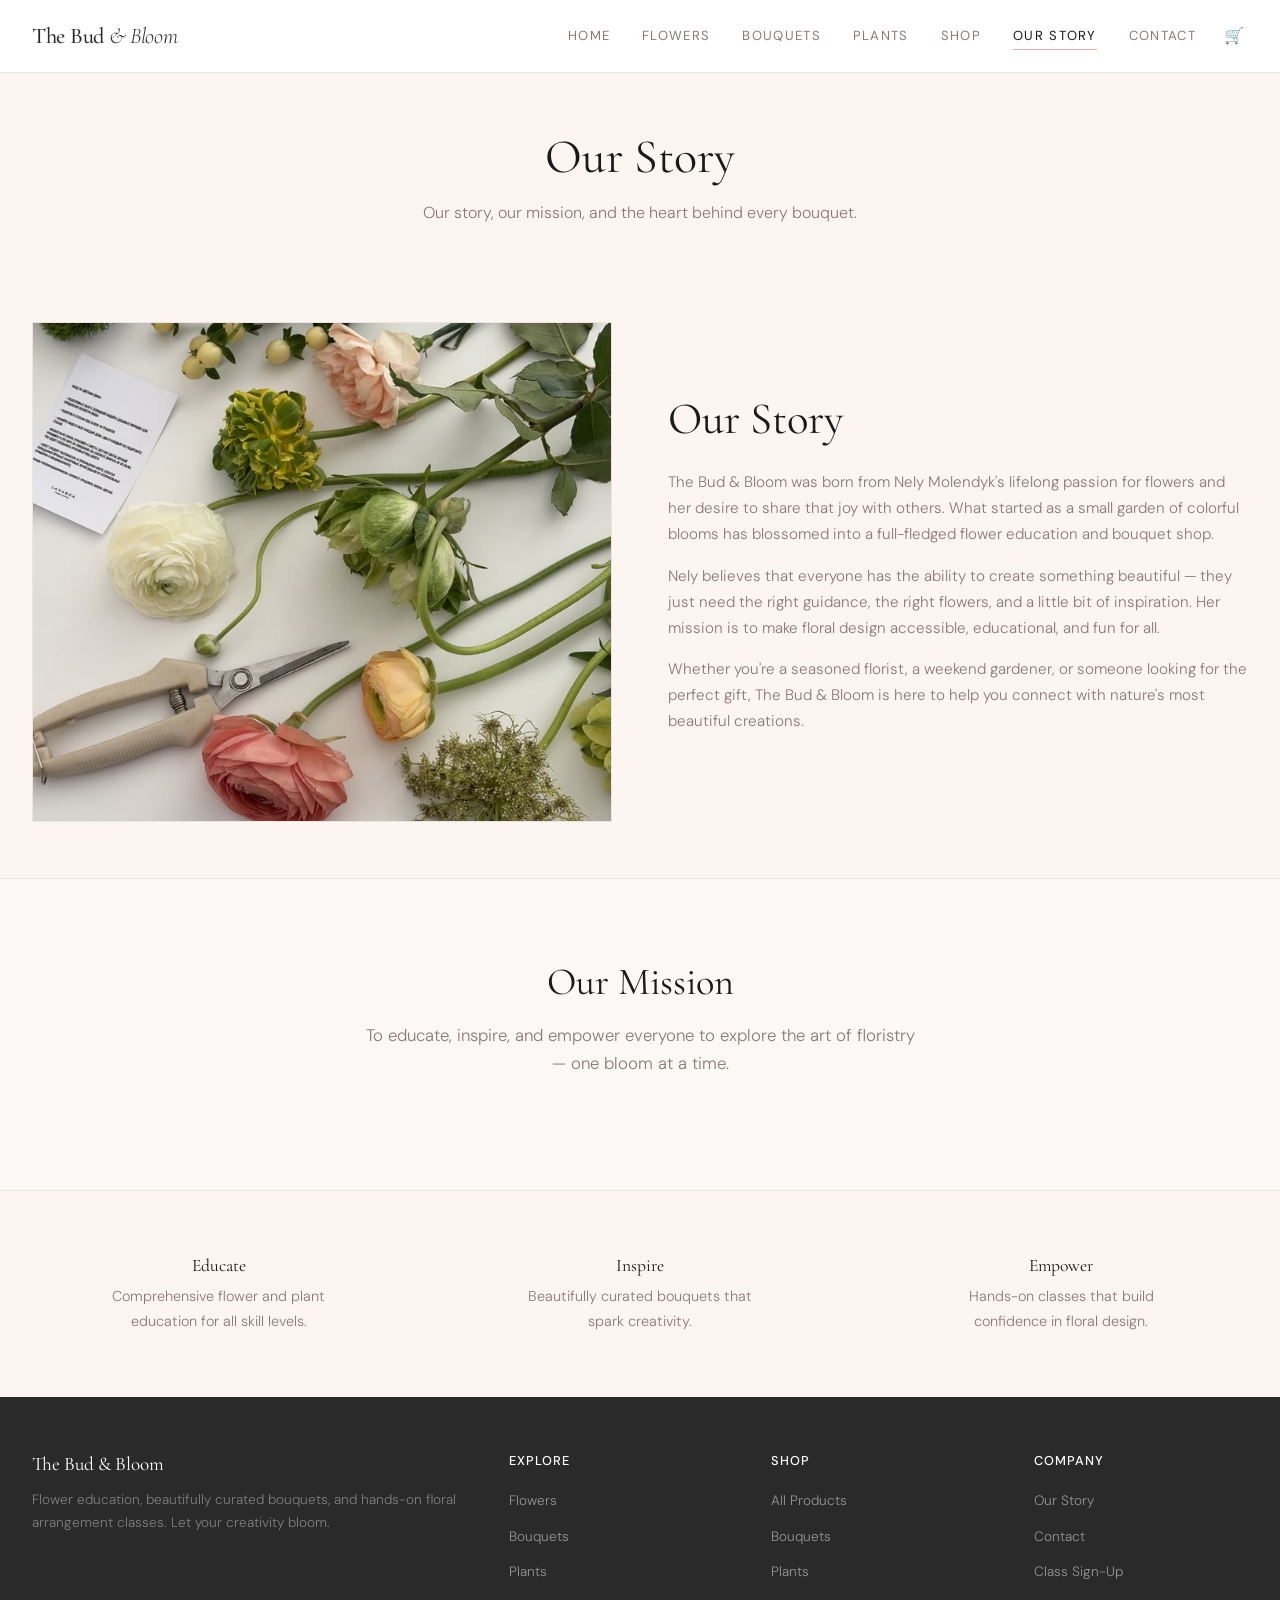
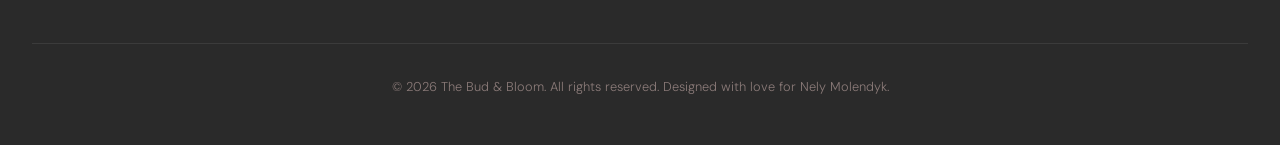
==== commit b3e4928a: "finalize features on website" ====
--- a/about.html
+++ b/about.html
@@ -32,7 +32,7 @@
             </ul>
           </nav>
           <div class="header-icons">
-            <a href="shop.html" aria-label="Cart">🛒</a>
+            <a href="cart.html" aria-label="Cart">🛒</a>
           </div>
           <button
             class="hamburger"
@@ -87,17 +87,14 @@
     <section style="max-width: 1280px; margin: 0 auto; padding: 4rem 2rem">
       <div class="mission-grid" style="padding: 0">
         <div class="mission-item">
-          <div class="icon">📚</div>
           <h4>Educate</h4>
           <p>Comprehensive flower and plant education for all skill levels.</p>
         </div>
         <div class="mission-item">
-          <div class="icon">🎨</div>
           <h4>Inspire</h4>
           <p>Beautifully curated bouquets that spark creativity.</p>
         </div>
         <div class="mission-item">
-          <div class="icon">🤝</div>
           <h4>Empower</h4>
           <p>Hands-on classes that build confidence in floral design.</p>
         </div>
--- a/css/style.css
+++ b/css/style.css
@@ -77,9 +77,9 @@
 
 /* ----- Product Grid (Magazine Layout) ----- */
 .product-grid{display:grid;grid-template-columns:repeat(auto-fill,minmax(280px,1fr));gap:1.5rem}
-.product-card{background:var(--white);border:1px solid var(--border);padding:0;transition:var(--transition);overflow:hidden}
+.product-card{background:var(--white);border:1px solid var(--border);padding:0;transition:var(--transition);overflow:hidden;text-align:center}
 .product-card:hover{border-color:var(--pink)}
-.product-card img{width:100%;height:260px;object-fit:cover;display:block;background:var(--blush)}
+.product-card img{width:100%;height:300px;object-fit:contain;display:block;background:var(--white);padding:1rem}
 .product-info{padding:1.5rem;text-align:center}
 .product-card h3{font-size:1.3rem;margin-bottom:0.25rem;font-weight:400}
 .product-card .product-desc{font-size:0.85rem;color:var(--text-muted);margin-bottom:0.5rem}
@@ -91,11 +91,9 @@
 .card-grid{display:grid;grid-template-columns:repeat(auto-fill,minmax(300px,1fr));gap:2rem}
 .card{background:var(--white);border:1px solid var(--border);transition:var(--transition);overflow:hidden}
 .card:hover{border-color:var(--pink)}
-.card img{width:100%;height:300px;display:block;object-fit:cover;background:var(--blush);transition:var(--transition)}
-.card img.tall{height:440px}
+.card img{width:100%;height:360px;display:block;object-fit:contain;background:var(--white);transition:var(--transition);padding:1rem}
 .card:hover img{transform:translateY(-2px)}
 .card .card-content{padding:1.5rem}
-.card-img-placeholder{height:300px;width:100%;display:flex;align-items:center;justify-content:center;font-size:3.5rem;background:var(--pink-soft);transition:var(--transition)}
 .card-content h3{font-size:1.3rem;margin-bottom:0.2rem;font-weight:400}
 .card-content .subtitle{font-style:italic;color:var(--text-muted);font-size:0.85rem;margin-bottom:0.75rem;font-weight:300;display:block}
 .card-content p{color:var(--text-muted);font-size:0.88rem;margin-bottom:0.5rem;font-weight:300}
@@ -147,7 +145,7 @@
 .cta-section p{max-width:520px;margin:0 auto 2rem;font-size:1rem;font-weight:300}
 
 /* ----- Footer ----- */
-footer{background:var(--charcoal);color:rgba(255,255,255,0.6);padding:3.5rem 2rem 2rem;margin-top:3rem}
+footer{background:var(--charcoal);color:rgba(255,255,255,0.6);padding:3.5rem 2rem 2rem}
 .footer-inner{max-width:1280px;margin:0 auto;display:grid;grid-template-columns:2fr 1fr 1fr 1fr;gap:3rem}
 .footer-brand h3{font-size:1.2rem;margin-bottom:0.75rem;color:var(--white);font-weight:400}
 .footer-brand p{color:rgba(255,255,255,0.4);font-size:0.85rem;font-weight:300}
@@ -184,7 +182,7 @@
   .footer-inner{grid-template-columns:1fr;text-align:center}
   .product-grid{grid-template-columns:repeat(2,1fr)}
   .card-grid{grid-template-columns:1fr}
-  .card img,.card-img-placeholder{height:240px}
+  .card img{height:280px}
 }
 @media(max-width:480px){
   .header-inner{padding:0 1rem}
